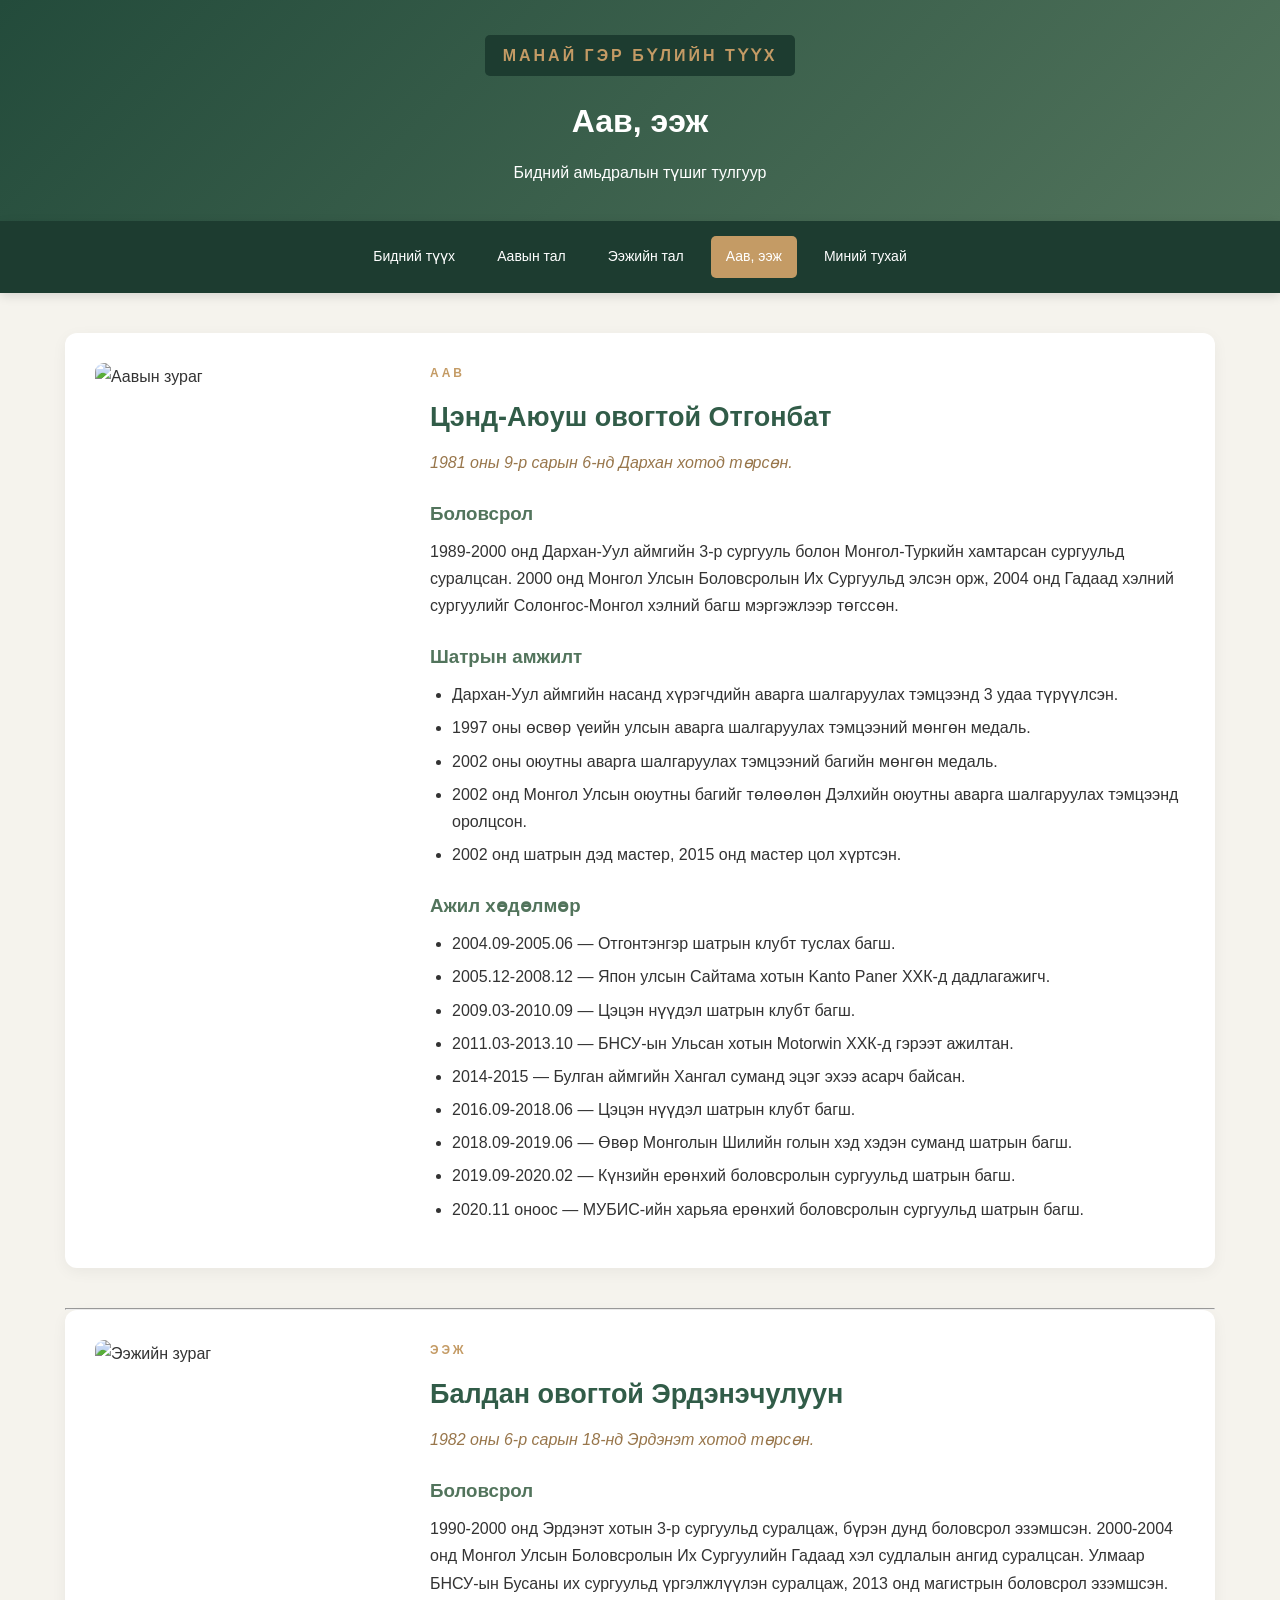
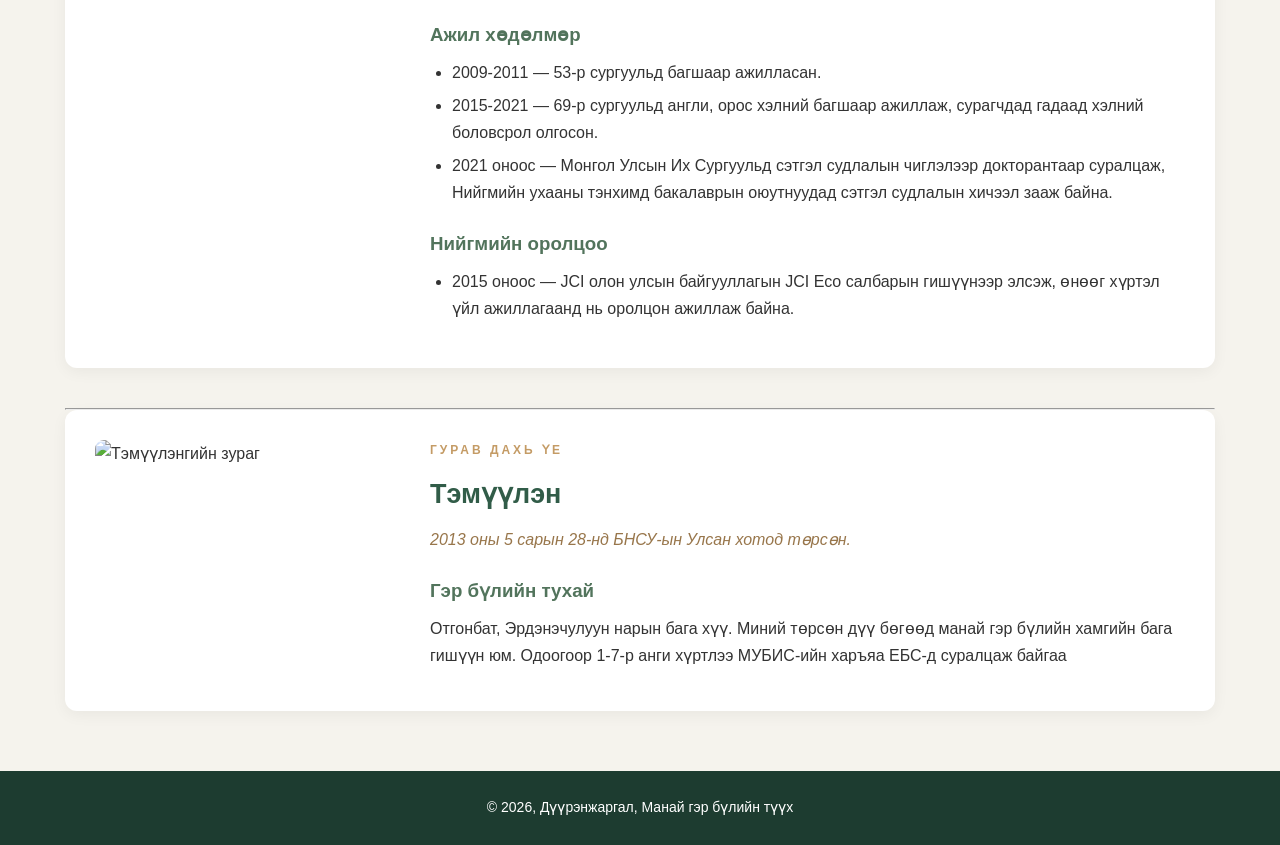
==== parents.html @ 6577aba9 "Initial commit" ====
<!DOCTYPE html>
<html lang="mn">
<head>
    <meta charset="UTF-8">
    <meta name="viewport" content="width=device-width, initial-scale=1.0">
    <title>Аав, ээжийн тухай</title>
    <link rel="stylesheet" href="css/style.css">
</head>
<body>

<header class="hero small-hero">
    <p class="eyebrow">МАНАЙ ГЭР БҮЛИЙН ТҮҮХ</p>
    <h1>Аав, ээж</h1>
    <p>Бидний амьдралын түшиг тулгуур</p>
</header>

<nav class="navbar">
    <div class="nav-links">
        <a href="index.html">Бидний түүх</a>
        <a href="father-side.html">Аавын тал</a>
        <a href="mother-side.html">Ээжийн тал</a>
        <a href="parents.html" class="active">Аав, ээж</a>
        <a href="about-me.html">Миний тухай</a>
    </div>
</nav>

<main class="container">

    <section class="profile-section">
        <div class="profile-image">
            <img src="images/father.jpg" alt="Аавын зураг">
        </div>

        <div class="profile-content">
            <p class="eyebrow">ААВ</p>
            <h2>Цэнд-Аюуш овогтой Отгонбат</h2>
            <p class="profile-meta">1981 оны 9-р сарын 6-нд Дархан хотод төрсөн.</p>

            <h3>Боловсрол</h3>
            <p>
                1989-2000 онд Дархан-Уул аймгийн 3-р сургууль болон
                Монгол-Туркийн хамтарсан сургуульд суралцсан.
                2000 онд Монгол Улсын Боловсролын Их Сургуульд элсэн орж,
                2004 онд Гадаад хэлний сургуулийг Солонгос-Монгол хэлний
                багш мэргэжлээр төгссөн.
            </p>

            <h3>Шатрын амжилт</h3>
            <ul>
                <li>Дархан-Уул аймгийн насанд хүрэгчдийн аварга шалгаруулах тэмцээнд 3 удаа түрүүлсэн.</li>
                <li>1997 оны өсвөр үеийн улсын аварга шалгаруулах тэмцээний мөнгөн медаль.</li>
                <li>2002 оны оюутны аварга шалгаруулах тэмцээний багийн мөнгөн медаль.</li>
                <li>2002 онд Монгол Улсын оюутны багийг төлөөлөн Дэлхийн оюутны аварга шалгаруулах тэмцээнд оролцсон.</li>
                <li>2002 онд шатрын дэд мастер, 2015 онд мастер цол хүртсэн.</li>
            </ul>

            <h3>Ажил хөдөлмөр</h3>
            <ul>
                <li>2004.09-2005.06 — Отгонтэнгэр шатрын клубт туслах багш.</li>
                <li>2005.12-2008.12 — Япон улсын Сайтама хотын Kanto Paner ХХК-д дадлагажигч.</li>
                <li>2009.03-2010.09 — Цэцэн нүүдэл шатрын клубт багш.</li>
                <li>2011.03-2013.10 — БНСУ-ын Ульсан хотын Motorwin ХХК-д гэрээт ажилтан.</li>
                <li>2014-2015 — Булган аймгийн Хангал суманд эцэг эхээ асарч байсан.</li>
                <li>2016.09-2018.06 — Цэцэн нүүдэл шатрын клубт багш.</li>
                <li>2018.09-2019.06 — Өвөр Монголын Шилийн голын хэд хэдэн суманд шатрын багш.</li>
                <li>2019.09-2020.02 — Күнзийн ерөнхий боловсролын сургуульд шатрын багш.</li>
                <li>2020.11 оноос — МУБИС-ийн харьяа ерөнхий боловсролын сургуульд шатрын багш.</li>
            </ul>
        </div>
    </section>

    <hr>

    <section class="profile-section">
        <div class="profile-image">
            <img src="images/mother.jpg" alt="Ээжийн зураг">
        </div>

        <div class="profile-content">
            <p class="eyebrow">ЭЭЖ</p>
            <h2>Балдан овогтой Эрдэнэчулуун</h2>
            <p class="profile-meta">1982 оны 6-р сарын 18-нд Эрдэнэт хотод төрсөн.</p>

            <h3>Боловсрол</h3>
        <p>
            1990-2000 онд Эрдэнэт хотын 3-р сургуульд суралцаж,
            бүрэн дунд боловсрол эзэмшсэн.
            2000-2004 онд Монгол Улсын Боловсролын Их Сургуулийн
            Гадаад хэл судлалын ангид суралцсан.
            Улмаар БНСУ-ын Бусаны их сургуульд үргэлжлүүлэн суралцаж,
            2013 онд магистрын боловсрол эзэмшсэн.
        </p>

        <h3>Ажил хөдөлмөр</h3>
        <ul>
            <li>2009-2011 — 53-р сургуульд багшаар ажилласан.</li>
            <li>2015-2021 — 69-р сургуульд англи, орос хэлний багшаар ажиллаж, сурагчдад гадаад хэлний боловсрол олгосон.</li>
            <li>2021 оноос — Монгол Улсын Их Сургуульд сэтгэл судлалын чиглэлээр докторантаар суралцаж, Нийгмийн ухааны тэнхимд бакалаврын оюутнуудад сэтгэл судлалын хичээл зааж байна.</li>
        </ul>

        <h3>Нийгмийн оролцоо</h3>
        <ul>
            <li>2015 оноос — JCI олон улсын байгууллагын JCI Eco салбарын гишүүнээр элсэж, өнөөг хүртэл үйл ажиллагаанд нь оролцон ажиллаж байна.</li>
        </ul>
          
        </div>
    </section>
    
<hr>

<section class="profile-section">
    <div class="profile-image">
        <img src="images/temuulen.jpg" alt="Тэмүүлэнгийн зураг">
    </div>

    <div class="profile-content">
        <p class="eyebrow">ГУРАВ ДАХЬ ҮЕ</p>
        <h2>Тэмүүлэн</h2>
        <p class="profile-meta">2013 оны 5 сарын 28-нд БНСУ-ын Улсан хотод төрсөн.</p>

        <h3>Гэр бүлийн тухай</h3>
        <p>
            Отгонбат, Эрдэнэчулуун нарын бага хүү.
            Миний төрсөн дүү бөгөөд манай гэр бүлийн
            хамгийн бага гишүүн юм. Одоогоор 1-7-р анги хүртлээ МУБИС-ийн харъяа ЕБС-д суралцаж байгаа
        </p>
    </div>
</section>

</main>

<footer>
    <p>© 2026, Дүүрэнжаргал, Манай гэр бүлийн түүх</p>
</footer>

</body>
</html>
---- css/style.css ----
/* Үндсэн тохиргоо */
* {
    margin: 0;
    padding: 0;
    box-sizing: border-box;
}

html {
    scroll-behavior: smooth;
}

body {
    font-family: Arial, sans-serif;
    background-color: #f5f3ed;
    color: #333333;
    line-height: 1.7;
}

/* Дээд хэсэг */
.hero {
    background: linear-gradient(135deg, #234b3b, #52745c);
    color: white;
    text-align: center;
    padding: 65px 20px;
    min-height: 260px;
    display: flex;
    flex-direction: column;
    justify-content: center;
    align-items: center;
}

.hero h1 {
    font-size: 38px;
    margin: 10px 0;
}

.hero p {
    font-size: 16px;
}

.small-hero {
    min-height: 200px;
    padding: 35px 20px;
}

.small-hero h1 {
    font-size: 32px;
}

.eyebrow {
    color: #c49b65;
    font-size: 12px;
    font-weight: bold;
    letter-spacing: 3px;
    margin-bottom: 8px;
}

/* Цэс */
.navbar {
    background-color: #1d3c30;
    position: sticky;
    top: 0;
    z-index: 100;
    box-shadow: 0 3px 10px rgba(0, 0, 0, 0.12);
}

.nav-links {
    display: flex;
    justify-content: center;
    align-items: center;
    gap: 12px;
    flex-wrap: wrap;
    padding: 15px 10px;
}

.nav-links a {
    color: white;
    text-decoration: none;
    padding: 9px 15px;
    border-radius: 5px;
    font-size: 14px;
    transition: 0.3s;
}

.nav-links a:hover {
    background-color: #52745c;
    color: #ffffff;
}

.nav-links a:visited {
    color: #e5e5e5;
}

.nav-links a:active {
    background-color: #c49b65;
}

.nav-links a.active {
    background-color: #c49b65;
    color: white;
}

/* Үндсэн агуулга */
.container {
    width: 90%;
    max-width: 1150px;
    margin: 40px auto;
}

.section {
    margin: 65px 0;
}

.section-heading {
    text-align: center;
    margin-bottom: 30px;
}

.section-heading h2 {
    color: #315c48;
    font-size: 28px;
    margin-bottom: 10px;
}

/* Нүүр хуудасны танилцуулга */
.intro-section {
    display: flex;
    align-items: center;
    gap: 40px;
    background-color: white;
    padding: 35px;
    border-radius: 12px;
    box-shadow: 0 4px 15px rgba(0, 0, 0, 0.06);
}

.intro-text {
    flex: 1;
}

.intro-text h2 {
    color: #315c48;
    font-size: 29px;
    margin-bottom: 15px;
}

.intro-text p {
    margin-bottom: 12px;
}

.intro-image {
    flex: 1;
}

.intro-image img {
    width: 100%;
    height: 300px;
    object-fit: cover;
    border-radius: 10px;
}

/* Гэр бүлийн мод */
.family-tree {
    background-color: #ffffff;
    padding: 35px 20px;
    border-radius: 12px;
    text-align: center;
}

.tree-level {
    display: flex;
    justify-content: center;
    align-items: stretch;
    gap: 30px;
    flex-wrap: wrap;
}

.tree-card {
    background-color: #f5f3ed;
    border: 1px solid #d9dfd6;
    border-top: 5px solid #52745c;
    border-radius: 9px;
    padding: 22px;
    width: 260px;
    box-shadow: 0 3px 10px rgba(0, 0, 0, 0.05);
}

.tree-card h3 {
    color: #315c48;
    margin-bottom: 12px;
}

.tree-card a {
    display: inline-block;
    color: #315c48;
    font-weight: bold;
    margin-top: 12px;
    text-decoration: none;
}

.tree-card a:hover {
    color: #c49b65;
}

.highlight-card {
    background-color: #315c48;
    color: white;
    border-top-color: #c49b65;
}

.highlight-card h3 {
    color: white;
}

.tree-connector {
    color: #c49b65;
    font-size: 30px;
    margin: 10px 0;
}

/* Мэдээллийн карт */
.three-columns {
    display: grid;
    grid-template-columns: repeat(3, 1fr);
    gap: 20px;
}

.info-card {
    background-color: white;
    padding: 25px;
    border-radius: 10px;
    border-left: 4px solid #52745c;
    box-shadow: 0 3px 12px rgba(0, 0, 0, 0.05);
    transition: 0.3s;
}

.info-card:hover {
    transform: translateY(-5px);
}

.info-card h3 {
    color: #315c48;
    margin-bottom: 10px;
}

/* Намтрын хэсэг */
.profile-section {
    display: flex;
    align-items: flex-start;
    gap: 35px;
    background-color: white;
    padding: 30px;
    margin-bottom: 40px;
    border-radius: 12px;
    box-shadow: 0 4px 15px rgba(0, 0, 0, 0.05);
}

.profile-image {
    width: 300px;
    flex-shrink: 0;
}

.profile-image img {
    width: 100%;
    height: 350px;
    object-fit: cover;
    border-radius: 9px;
}

.profile-content {
    flex: 1;
}

.profile-content h2 {
    color: #315c48;
    font-size: 27px;
    margin-bottom: 8px;
}

.profile-content h3 {
    color: #52745c;
    margin-top: 22px;
    margin-bottom: 8px;
}

.profile-content p {
    margin-bottom: 12px;
}

.profile-content ul {
    padding-left: 22px;
    margin-bottom: 15px;
}

.profile-content li {
    margin-bottom: 6px;
}

.profile-meta {
    color: #98764b;
    font-style: italic;
    margin-bottom: 18px;
}

/* Хүүхдүүдийн жагсаалт */
.children-list {
    display: grid;
    grid-template-columns: repeat(2, 1fr);
    gap: 10px;
    margin: 15px 0;
}

.children-list div {
    background-color: #f5f3ed;
    padding: 10px 14px;
    border-radius: 6px;
    border-left: 3px solid #52745c;
}

/* Хүснэгт */
.table-wrapper {
    width: 100%;
    overflow-x: auto;
    background-color: white;
    border-radius: 10px;
}

.history-table {
    width: 100%;
    border-collapse: collapse;
    background-color: #ffffff;
}

.history-table th {
    background-color: #315c48;
    color: white;
    padding: 14px;
    text-align: left;
}

.history-table td {
    padding: 13px;
    border: 1px solid #dddddd;
}

.history-table tr:hover {
    background-color: #f0f4ed;
}

/* Зургийн цомог */
.gallery-grid {
    display: grid;
    grid-template-columns: repeat(3, 1fr);
    gap: 22px;
}

.gallery-grid figure {
    background-color: white;
    padding: 10px;
    border-radius: 10px;
    box-shadow: 0 3px 12px rgba(0, 0, 0, 0.07);
    transition: 0.3s;
}

.gallery-grid figure:hover {
    transform: translateY(-5px);
}

.gallery-grid img {
    width: 100%;
    height: 230px;
    object-fit: cover;
    border-radius: 7px;
}

.gallery-grid figcaption {
    text-align: center;
    padding: 10px;
    color: #315c48;
    font-size: 14px;
}

/* Дэлгэгддэг мэдээлэл */
.details-box {
    background-color: white;
    padding: 18px;
    margin: 12px 0;
    border-radius: 8px;
    border-left: 4px solid #52745c;
}

.details-box summary {
    color: #315c48;
    font-weight: bold;
    cursor: pointer;
}

.details-box p {
    margin-top: 12px;
}

/* Ишлэл */
.quote-section {
    background-color: #315c48;
    color: white;
    padding: 45px 25px;
    text-align: center;
    border-radius: 12px;
}

.quote-section h2 {
    margin-bottom: 15px;
}

.quote-section p {
    font-size: 18px;
    font-style: italic;
}

/* Доод хэсэг */
footer {
    background-color: #1d3c30;
    color: white;
    text-align: center;
    padding: 25px 15px;
    margin-top: 60px;
}

footer p {
    font-size: 14px;
}

/* Гар утас болон жижиг дэлгэц */
@media screen and (max-width: 768px) {

    .hero h1 {
        font-size: 28px;
    }

    .nav-links {
        gap: 5px;
    }

    .nav-links a {
        padding: 7px 9px;
        font-size: 12px;
    }

    .intro-section {
        flex-direction: column;
        padding: 22px;
    }

    .intro-image img {
        height: 230px;
    }

    .profile-section {
        flex-direction: column;
        padding: 20px;
    }

    .profile-image {
        width: 100%;
    }

    .profile-image img {
        height: 300px;
    }

    .three-columns {
        grid-template-columns: 1fr;
    }

    .gallery-grid {
        grid-template-columns: repeat(2, 1fr);
    }

    .children-list {
        grid-template-columns: 1fr;
    }

    .tree-level {
        flex-direction: column;
        align-items: center;
    }

    .tree-card {
        width: 100%;
        max-width: 300px;
    }
}

@media screen and (max-width: 480px) {

    .gallery-grid {
        grid-template-columns: 1fr;
    }

    .hero {
        padding: 40px 15px;
    }

    .hero h1 {
        font-size: 24px;
    }

    .container {
        width: 94%;
    }
}

/* URGIIN MOD - ZASVAR */

.family-tree {
    display: flex;
    flex-direction: column;
    align-items: center;
    padding: 35px 20px;
    text-align: center;
    overflow: visible;
}

/* OVEE, EMEE */
.tree-generation {
    display: grid;
    grid-template-columns: repeat(2, minmax(0, 1fr));
    gap: 35px;
    width: 100%;
    max-width: 900px;
}

.tree-couple,
.tree-level {
    display: flex;
    justify-content: center;
    align-items: stretch;
    gap: 14px;
    width: 100%;
}

.tree-card {
    position: relative;
    flex: 1 1 0;
    width: 100%;
    max-width: 260px;
    min-width: 0;
    min-height: 125px;
    padding: 25px 12px 18px;
    overflow: hidden;
    background-color: white;
    border: 1px solid #d9dfd6;
    border-radius: 10px;
    border-top: none;
    box-shadow: 0 3px 10px rgba(0, 0, 0, 0.06);
    text-align: center;
}

/* HUISIIN UNGE */
.gender-line {
    position: absolute;
    top: 0;
    left: 0;
    width: 100%;
    height: 6px;
}

.tree-card.male .gender-line {
    background-color: #619ac8;
}

.tree-card.female .gender-line {
    background-color: #e49ab4;
}

.tree-card small {
    display: block;
    margin-bottom: 7px;
    color: #777166;
    font-size: 13px;
    font-weight: bold;
}

.tree-card h3 {
    margin: 5px 0;
    color: #315c48;
    font-size: 17px;
    line-height: 1.4;
    overflow-wrap: anywhere;
}

.tree-card p {
    color: #777166;
    font-size: 14px;
}

/* OVOO EMEEGEES AAV EEJ RU HOLBOH */
.tree-branches {
    display: grid;
    grid-template-columns: repeat(2, minmax(0, 1fr));
    gap: 35px;
    width: 100%;
    max-width: 900px;
    height: 45px;
}

.branch {
    justify-self: center;
    width: 2px;
    height: 100%;
    background-color: #c49b65;
}

/* AAV EEJ */
.parents-connection {
    position: relative;
    display: flex;
    justify-content: center;
    width: 100%;
    max-width: 560px;
}

.parents-connection::before {
    position: absolute;
    top: 0;
    left: 25%;
    right: 25%;
    height: 2px;
    content: "";
    background-color: #c49b65;
}

.parents-connection .tree-level {
    width: 100%;
    gap: 16px;
}

.parents-connection .tree-card {
    margin-top: 18px;
}

/* HUUHED */
.child-branch {
    width: 2px;
    height: 40px;
    margin: 0 auto;
    background-color: #c49b65;
}

.children-area {
    display: flex;
    flex-direction: column;
    align-items: center;
    width: 100%;
}

.children-title {
    display: flex;
    justify-content: center;
    align-items: center;
    gap: 12px;
    margin-bottom: 15px;
    color: #315c48;
    font-size: 18px;
}

.children-title span {
    width: 35px;
    height: 1px;
    background-color: #c49b65;
}

.highlight-card {
    flex: initial;
    width: 260px;
    max-width: 100%;
    border-color: #d9dfd6;
    background-color: #f5f3ed;
}

/* TABLET */
@media screen and (max-width: 768px) {
    .tree-generation {
        gap: 18px;
    }

    .tree-couple {
        gap: 9px;
    }

    .tree-card {
        padding: 22px 9px 15px;
    }

    .tree-card h3 {
        font-size: 15px;
    }
}

/* MOBILE */
@media screen and (max-width: 480px) {
    .family-tree {
        padding: 22px 8px;
    }

    .tree-generation {
        grid-template-columns: 1fr;
        gap: 20px;
    }

    .tree-couple {
        gap: 10px;
    }

    .tree-card {
        min-height: 110px;
        padding: 21px 7px 13px;
    }

    .tree-card h3 {
        font-size: 13px;
    }

    .tree-card p,
    .tree-card small {
        font-size: 11px;
    }

    .tree-branches {
        grid-template-columns: 1fr;
        height: 30px;
        gap: 0;
    }

    .tree-branches .branch:nth-child(2) {
        display: none;
    }

    .parents-connection::before {
        display: none;
    }

    .parents-connection .tree-level {
        flex-direction: row;
        align-items: stretch;
        gap: 8px;
    }

    .parents-connection .tree-card {
        margin-top: 10px;
    }

    .highlight-card {
        width: 220px;
    }
}
/* ZURGIIG BUTNEER NI HARUULAH */

.profile-image img {
    width: 100%;
    height: auto;
    min-height: 0;
    max-height: 450px;
    object-fit: contain;
}

.intro-image img {
    width: 100%;
    height: auto;
    max-height: 400px;
    object-fit: contain;
}

.gallery-grid img {
    width: 100%;
    height: 230px;
    object-fit: contain;
    background-color: #f5f3ed;
}


/* AAV EEJIIG NEG MOROND BAILUULAH */

.parents-connection {
    display: flex;
    justify-content: center;
    width: 100%;
    max-width: 560px;
    margin: 0 auto;
}

.parents-connection .tree-level {
    display: grid;
    grid-template-columns: repeat(2, minmax(0, 1fr));
    width: 100%;
    max-width: 560px;
    gap: 16px;
}

.parents-connection .tree-card {
    width: 100%;
    max-width: none;
    min-width: 0;
    margin-top: 18px;
}

/* GAR UTAS */
@media screen and (max-width: 480px) {
    .parents-connection .tree-level {
        grid-template-columns: repeat(2, minmax(0, 1fr));
        gap: 8px;
    }

    .parents-connection .tree-card {
        padding: 18px 5px;
    }
}
.hero .eyebrow {
    background: #1d3c30;
    padding: 7px 18px;
    border-radius: 5px;
}
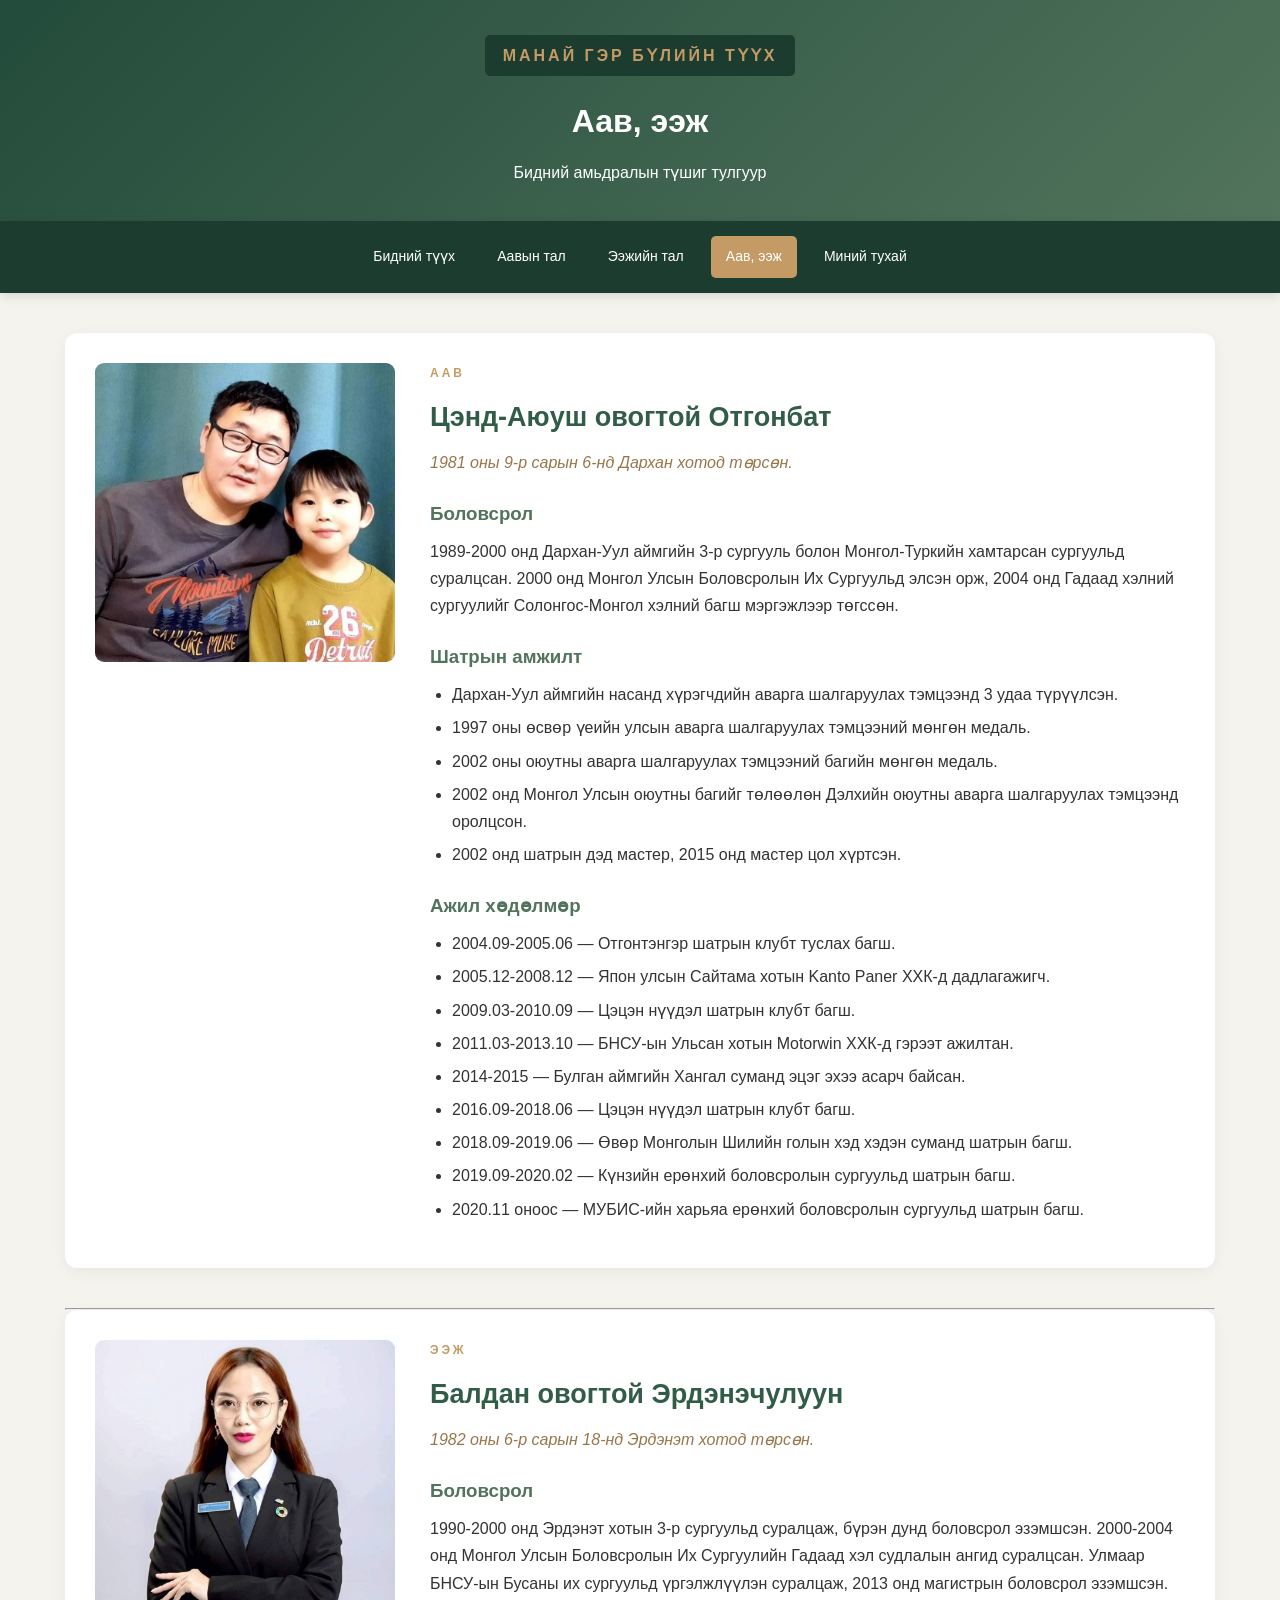
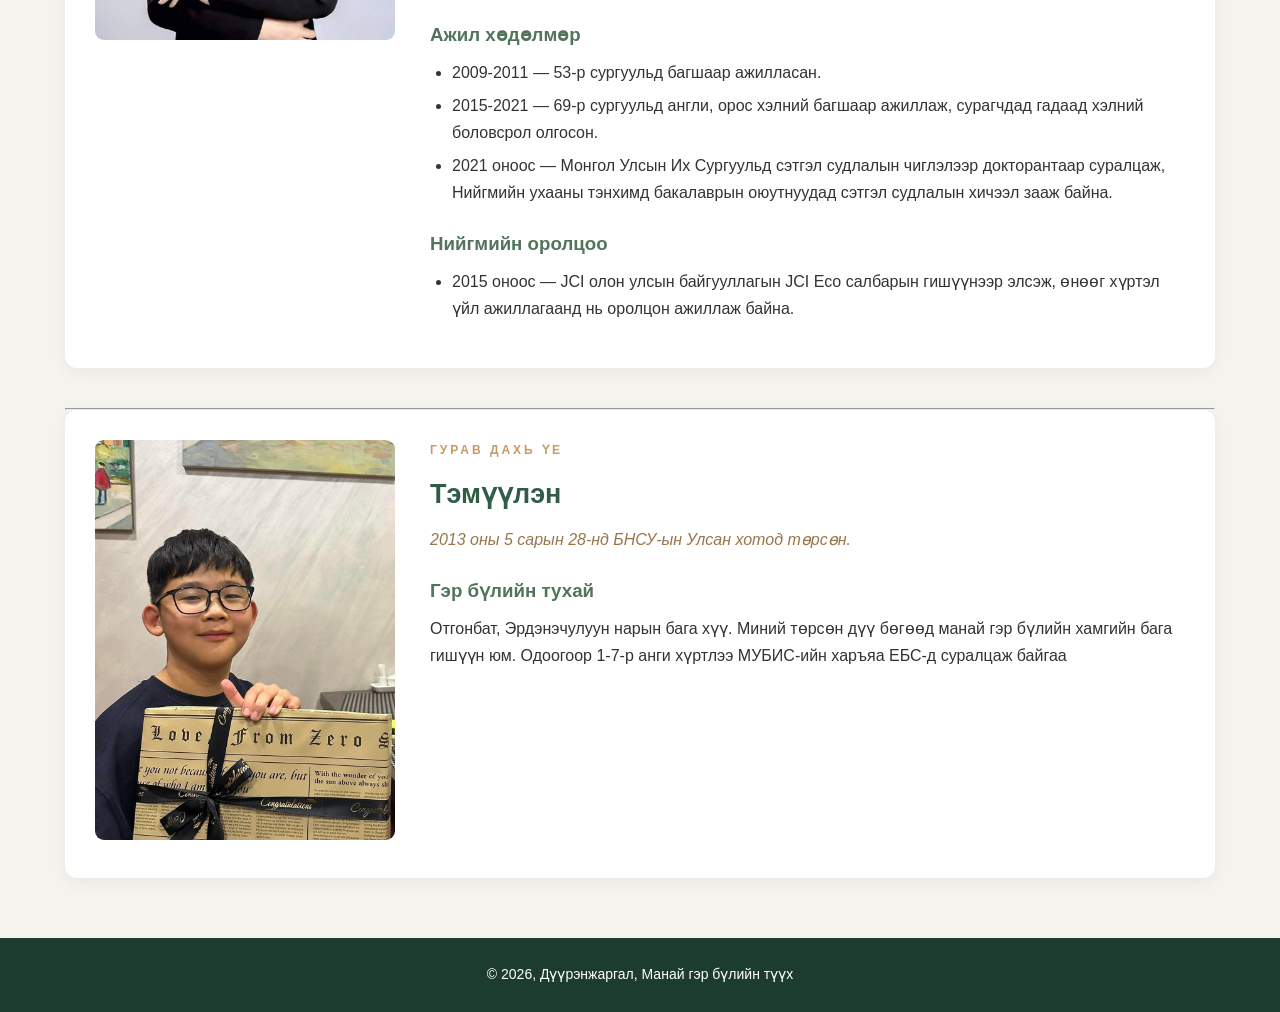
==== commit 435612e3: "fix" ====
--- a/parents.html
+++ b/parents.html
@@ -29,7 +29,7 @@
 
     <section class="profile-section">
         <div class="profile-image">
-            <img src="images/father.jpg" alt="Аавын зураг">
+            <img src="images/father.JPG" alt="Аавын зураг">
         </div>
 
         <div class="profile-content">
@@ -74,7 +74,7 @@
 
     <section class="profile-section">
         <div class="profile-image">
-            <img src="images/mother.jpg" alt="Ээжийн зураг">
+            <img src="images/mother.JPG" alt="Ээжийн зураг">
         </div>
 
         <div class="profile-content">
@@ -111,7 +111,7 @@
 
 <section class="profile-section">
     <div class="profile-image">
-        <img src="images/temuulen.jpg" alt="Тэмүүлэнгийн зураг">
+        <img src="images/temuulen.JPG" alt="Тэмүүлэнгийн зураг">
     </div>
 
     <div class="profile-content">
